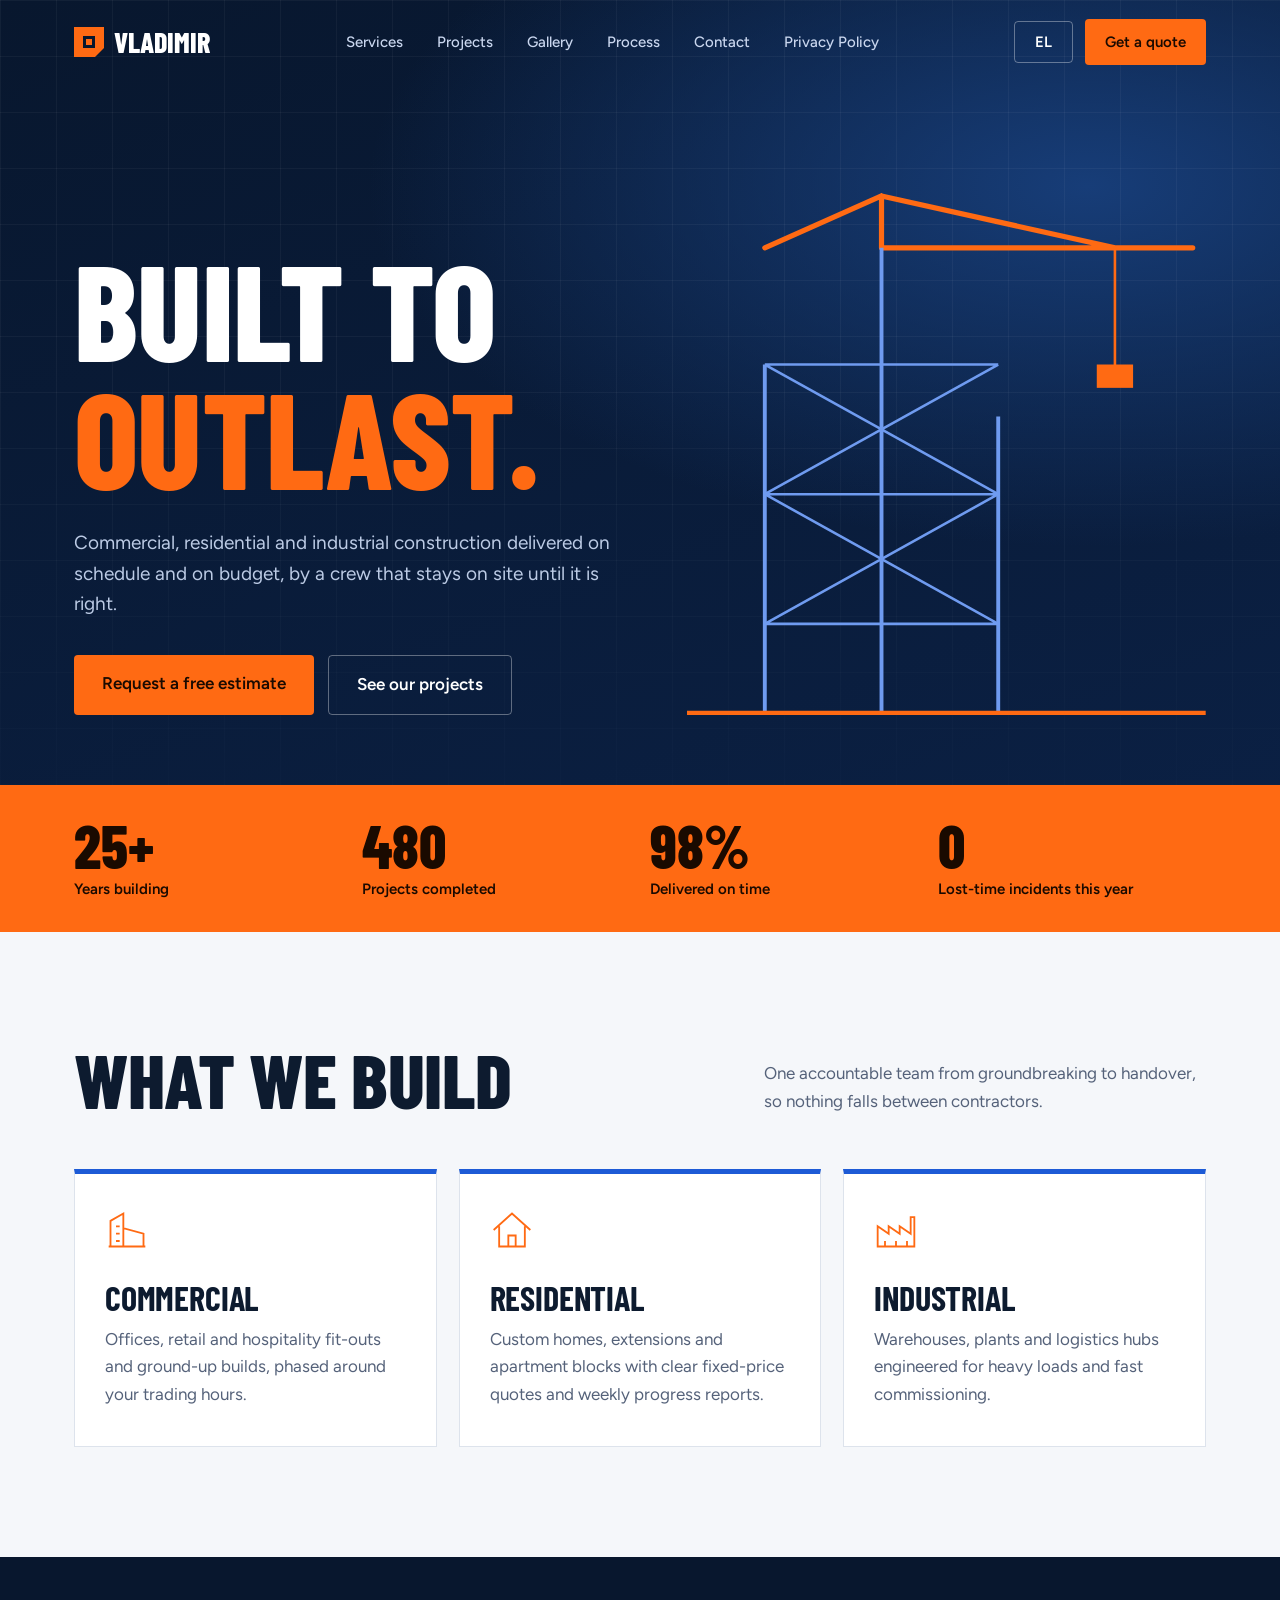
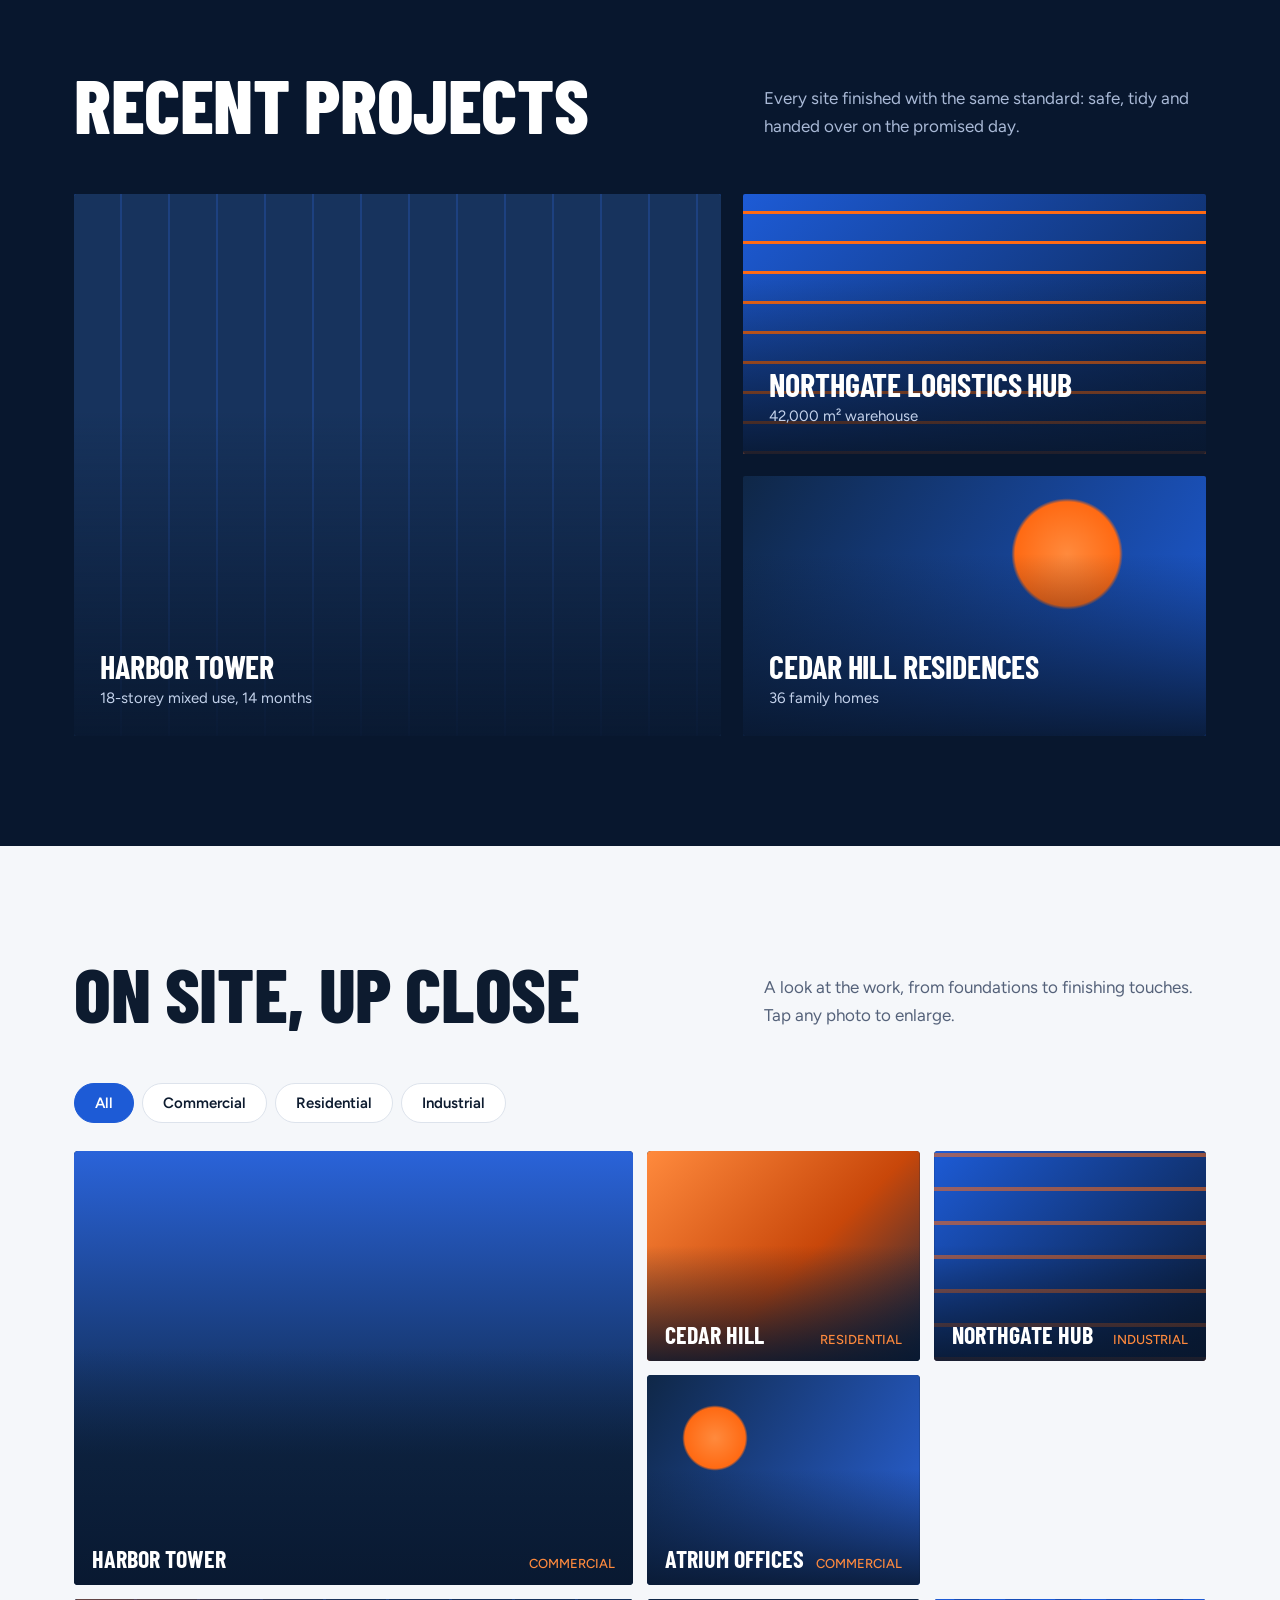
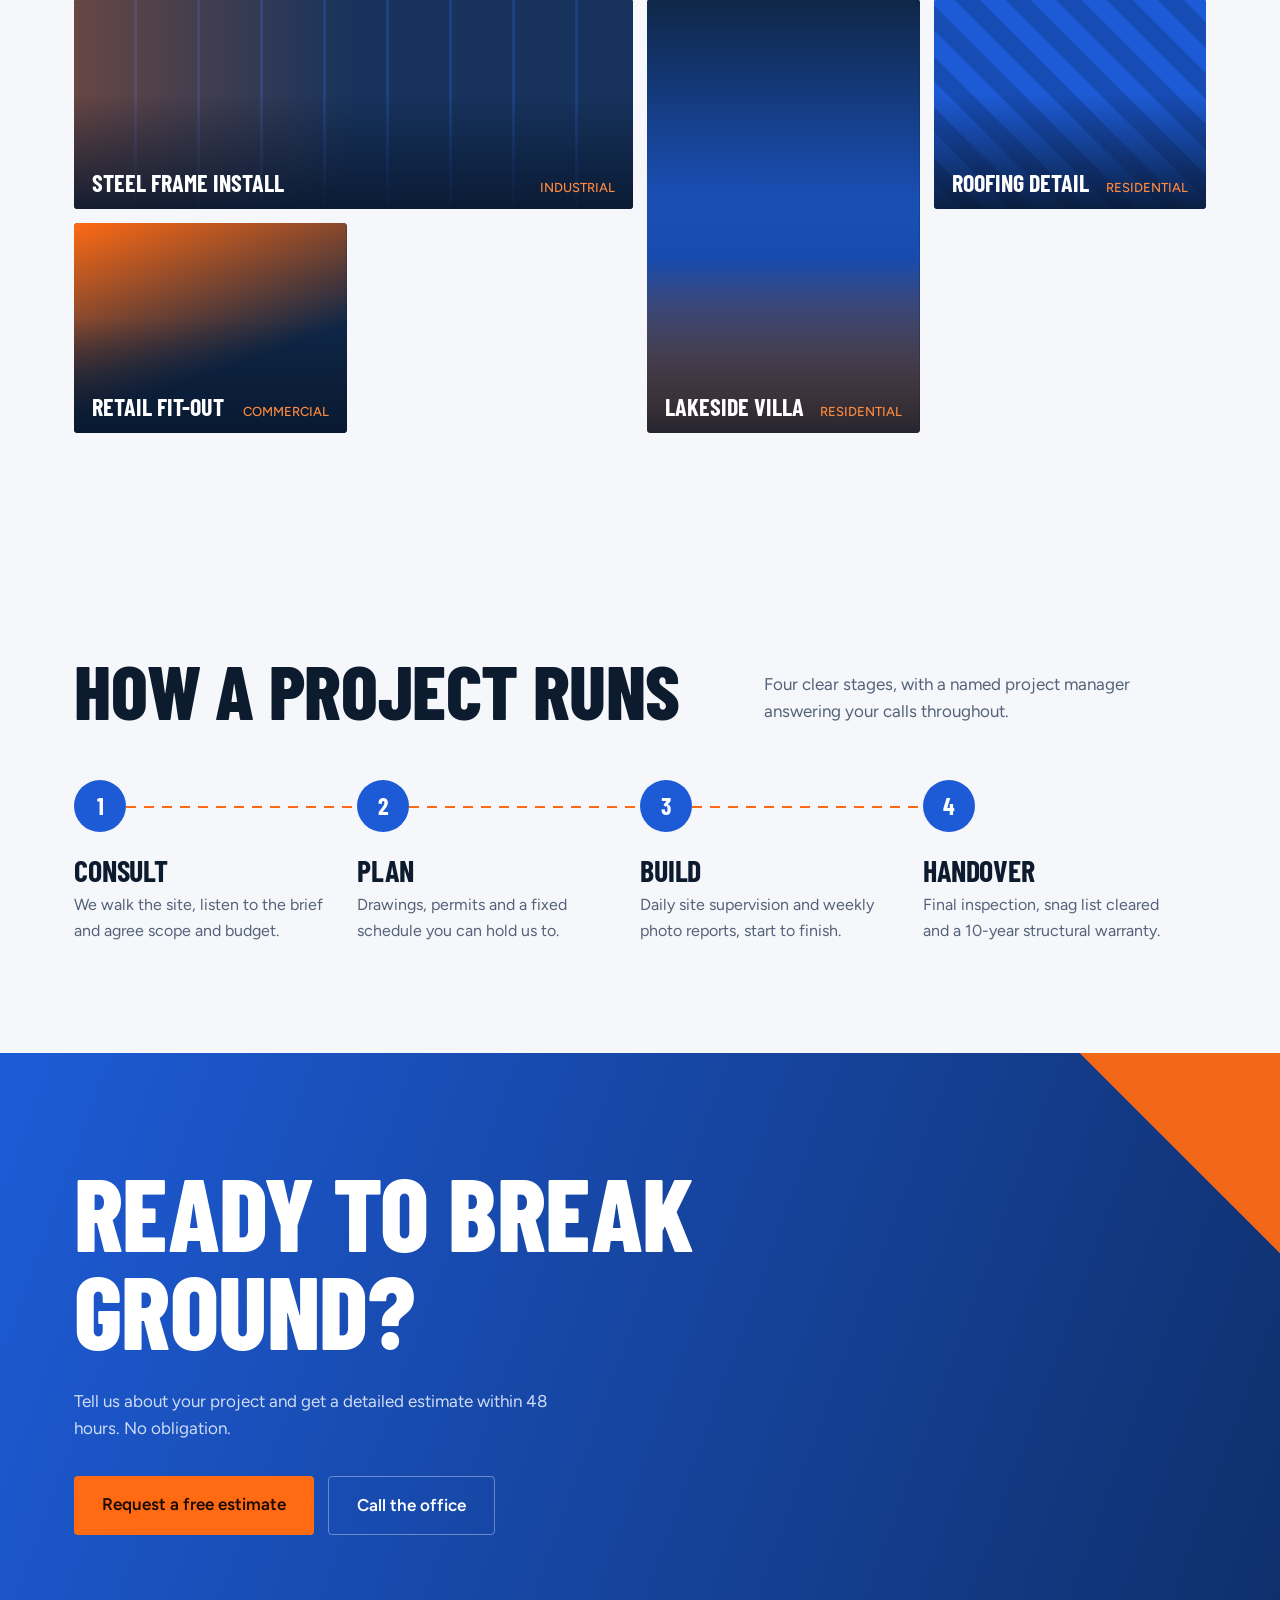
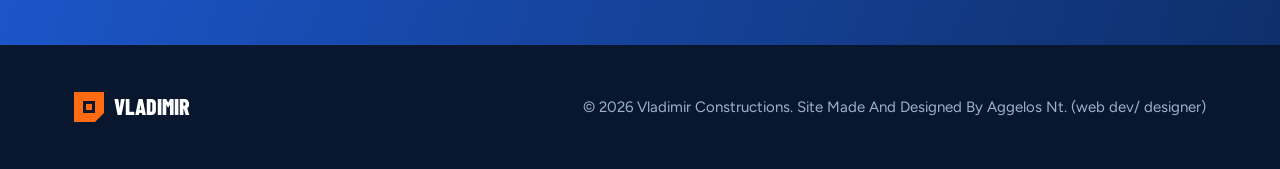
==== index.html @ bf542e41 "Add files via upload" ====
<!DOCTYPE html>
<html lang="en">
<head>
<meta charset="utf-8">
<meta name="viewport" content="width=device-width, initial-scale=1, viewport-fit=cover">
<title>Vladimir Constructions | Built to Outlast</title>
<link rel="preconnect" href="https://fonts.googleapis.com">
<link href="https://fonts.googleapis.com/css2?family=Barlow+Condensed:wght@600;700;800&family=Figtree:wght@400;500;600&display=swap" rel="stylesheet">
<link rel="stylesheet" href="style.css">
</head>
<body class="lang-en">

<nav><div class="wrap">
  <a href="#" class="logo"><i></i>VLADIMIR</a>
  <div class="links" id="primary-nav-links">
    <a href="#services"><span class="en">Services</span><span class="el">Υπηρεσίες</span></a>
    <a href="#projects"><span class="en">Projects</span><span class="el">Έργα</span></a>
    <a href="#gallery"><span class="en">Gallery</span><span class="el">Συλλογή</span></a>
    <a href="#process"><span class="en">Process</span><span class="el">Διαδικασία</span></a>
    <a href="#contact"><span class="en">Contact</span><span class="el">Επικοινωνία</span></a>
    <a href="privacy.html"><span class="en">Privacy Policy</span><span class="el">Πολιτική Απορρήτου</span></a>
  </div>
  <div class="nav-actions">
    <button id="langToggle" class="btn ghost lang-btn" aria-label="Toggle language">EL</button>
    <a href="#contact" class="btn"><span class="en">Get a quote</span><span class="el">Λήψη προσφοράς</span></a>
    <button id="menuToggle" class="menu-toggle" type="button" aria-label="Open navigation menu" aria-expanded="false" aria-controls="primary-nav-links">
      <span></span><span></span><span></span>
    </button>
  </div>
</div></nav>

<header class="hero">
  <div class="wrap">
    <div>
      <h1>
        <span class="en">Built to <span>outlast.</span></span>
        <span class="el">Κατασκευασμένα για να <span>αντέχουν.</span></span>
      </h1>
      <p>
        <span class="en">Commercial, residential and industrial construction delivered on schedule and on budget, by a crew that stays on site until it is right.</span>
        <span class="el">Εμπορικές, οικιστικές και βιομηχανικές κατασκευές που παραδίδονται εντός χρονοδιαγράμματος και προϋπολογισμού, από ένα συνεργείο που παραμένει στο έργο μέχρι να γίνει σωστά.</span>
      </p>
      <div class="cta">
        <a href="#contact" class="btn"><span class="en">Request a free estimate</span><span class="el">Ζητήστε δωρεάν εκτίμηση</span></a>
        <a href="#projects" class="btn ghost"><span class="en">See our projects</span><span class="el">Δείτε τα έργα μας</span></a>
      </div>
    </div>
    <svg class="frame" viewBox="0 0 400 420" fill="none" aria-hidden="true">
      <g class="crane" stroke="#ff6a13" stroke-width="4" stroke-linecap="round">
        <path class="beam" pathLength="1" d="M150 60H390M150 20V60M150 20L60 60M150 20L330 60"/>
        <path class="beam b2" pathLength="1" d="M330 60V150" stroke-width="2"/>
        <rect x="316" y="150" width="28" height="18" fill="#ff6a13" stroke="none"/>
      </g>
      <g stroke="#6f9bf0" stroke-width="3">
        <path class="beam b2" pathLength="1" d="M150 60V420M60 420V150M240 420V190"/>
        <path class="beam b3" pathLength="1" d="M60 150H240M60 250H240M60 350H240M60 150L240 250M240 150L60 250M60 250L240 350M240 250L60 350" stroke-width="2"/>
      </g>
      <path d="M0 419H400" stroke="#ff6a13" stroke-width="4"/>
    </svg>
  </div>
  <div class="stats"><div class="wrap">
    <div><b>25+</b><span class="en">Years building</span><span class="el">Χρόνια κατασκευών</span></div>
    <div><b>480</b><span class="en">Projects completed</span><span class="el">Ολοκληρωμένα έργα</span></div>
    <div><b>98%</b><span class="en">Delivered on time</span><span class="el">Παράδοση στην ώρα τους</span></div>
    <div><b>0</b><span class="en">Lost-time incidents this year</span><span class="el">Ατυχήματα με απώλεια χρόνου φέτος</span></div>
  </div></div>
</header>

<section id="services"><div class="wrap">
  <div class="head">
    <h2><span class="en">What we build</span><span class="el">Τι κατασκευάζουμε</span></h2>
    <p>
      <span class="en">One accountable team from groundbreaking to handover, so nothing falls between contractors.</span>
      <span class="el">Μια υπεύθυνη ομάδα από την έναρξη έως την παράδοση, ώστε τίποτα να μην ξεφεύγει μεταξύ των εργολάβων.</span>
    </p>
  </div>
  <div class="grid3">
    <article class="svc">
      <svg viewBox="0 0 48 48"><path d="M6 42V14l14-8v36M20 42V22l22 6v14M4 42h40M12 20h4M12 28h4M12 36h4"/></svg>
      <h3><span class="en">Commercial</span><span class="el">Εμπορικά</span></h3>
      <p>
        <span class="en">Offices, retail and hospitality fit-outs and ground-up builds, phased around your trading hours.</span>
        <span class="el">Γραφεία, καταστήματα και χώροι φιλοξενίας, κατασκευές από το μηδέν ή ανακαινίσεις, προσαρμοσμένες στο ωράριο λειτουργίας σας.</span>
      </p>
    </article>
    <article class="svc">
      <svg viewBox="0 0 48 48"><path d="M4 24L24 6l20 18M10 20v22h28V20M20 42V30h8v12"/></svg>
      <h3><span class="en">Residential</span><span class="el">Οικιστικά</span></h3>
      <p>
        <span class="en">Custom homes, extensions and apartment blocks with clear fixed-price quotes and weekly progress reports.</span>
        <span class="el">Προσαρμοσμένες κατοικίες, επεκτάσεις και πολυκατοικίες με σαφείς προσφορές σταθερής τιμής και εβδομαδιαίες αναφορές προόδου.</span>
      </p>
    </article>
    <article class="svc">
      <svg viewBox="0 0 48 48"><path d="M4 42V20l12 8V20l12 8V20l12 8V10h4v32zM12 42v-6M24 42v-6M36 42v-6"/></svg>
      <h3><span class="en">Industrial</span><span class="el">Βιομηχανικά</span></h3>
      <p>
        <span class="en">Warehouses, plants and logistics hubs engineered for heavy loads and fast commissioning.</span>
        <span class="el">Αποθήκες, εργοστάσια και κόμβοι logistics σχεδιασμένοι για βαριά φορτία και γρήγορη έναρξη λειτουργίας.</span>
      </p>
    </article>
  </div>
</div></section>

<section class="work" id="projects"><div class="wrap">
  <div class="head">
    <h2><span class="en">Recent projects</span><span class="el">Πρόσφατα έργα</span></h2>
    <p>
      <span class="en">Every site finished with the same standard: safe, tidy and handed over on the promised day.</span>
      <span class="el">Κάθε έργο ολοκληρώνεται με τα ίδια πρότυπα: ασφαλές, καθαρό και παραδομένο την υποσχεμένη ημέρα.</span>
    </p>
  </div>
  <div class="proj">
    <a class="p a" href="#contact"><div>
      <h3><span class="en">Harbor Tower</span><span class="el">Πύργος Harbor</span></h3>
      <small><span class="en">18-storey mixed use, 14 months</span><span class="el">18-ώροφο κτίριο μικτής χρήσης, 14 μήνες</span></small>
    </div></a>
    <a class="p b" href="#contact"><div>
      <h3><span class="en">Northgate Logistics Hub</span><span class="el">Κόμβος Logistics Northgate</span></h3>
      <small><span class="en">42,000 m² warehouse</span><span class="el">Αποθήκη 42.000 m²</span></small>
    </div></a>
    <a class="p c" href="#contact"><div>
      <h3><span class="en">Cedar Hill Residences</span><span class="el">Κατοικίες Cedar Hill</span></h3>
      <small><span class="en">36 family homes</span><span class="el">36 οικογενειακές κατοικίες</span></small>
    </div></a>
  </div>
</div></section>

<section id="gallery"><div class="wrap">
  <div class="head">
    <h2><span class="en">On site, up close</span><span class="el">Στο εργοτάξιο, από κοντά</span></h2>
    <p>
      <span class="en">A look at the work, from foundations to finishing touches. Tap any photo to enlarge.</span>
      <span class="el">Μια ματιά στη δουλειά μας, από τα θεμέλια έως τις τελικές πινελιές. Πατήστε οποιαδήποτε φωτογραφία για μεγέθυνση.</span>
    </p>
  </div>
  <div class="tabs" role="group" aria-label="Filter photos">
    <button class="tab" data-f="all" aria-pressed="true"><span class="en">All</span><span class="el">Όλα</span></button>
    <button class="tab" data-f="commercial" aria-pressed="false"><span class="en">Commercial</span><span class="el">Εμπορικά</span></button>
    <button class="tab" data-f="residential" aria-pressed="false"><span class="en">Residential</span><span class="el">Οικιστικά</span></button>
    <button class="tab" data-f="industrial" aria-pressed="false"><span class="en">Industrial</span><span class="el">Βιομηχανικά</span></button>
  </div>
  <div class="gal" id="gal">
    <button class="shot w t" data-c="commercial"><div class="img" style="background-image:linear-gradient(180deg,#2a63d9,#0f2747 70%),repeating-linear-gradient(90deg,transparent 0 40px,rgba(255,255,255,.12) 40px 42px)"></div>
      <div class="shot-title"><span class="en">Harbor Tower <em>Commercial</em></span><span class="el">Πύργος Harbor <em>Εμπορικό</em></span></div>
    </button>
    <button class="shot" data-c="residential"><div class="img" style="background-image:linear-gradient(135deg,#ff8a3d,#c8470a 55%,#0f2747)"></div>
      <div class="shot-title"><span class="en">Cedar Hill <em>Residential</em></span><span class="el">Cedar Hill <em>Οικιστικό</em></span></div>
    </button>
    <button class="shot" data-c="industrial"><div class="img" style="background-image:repeating-linear-gradient(0deg,rgba(255,106,19,.55) 0 4px,transparent 4px 34px),linear-gradient(135deg,#1d5bd6,#08172e)"></div>
      <div class="shot-title"><span class="en">Northgate Hub <em>Industrial</em></span><span class="el">Κόμβος Northgate <em>Βιομηχανικό</em></span></div>
    </button>
    <button class="shot" data-c="commercial"><div class="img" style="background-image:radial-gradient(circle at 25% 30%,#ff8a3d 0,#ff6a13 12%,transparent 13%),linear-gradient(120deg,#0f2747,#2a63d9)"></div>
      <div class="shot-title"><span class="en">Atrium Offices <em>Commercial</em></span><span class="el">Γραφεία Atrium <em>Εμπορικό</em></span></div>
    </button>
    <button class="shot w" data-c="industrial"><div class="img" style="background-image:linear-gradient(90deg,rgba(255,106,19,.35),transparent 50%),repeating-linear-gradient(90deg,#17335d 0 60px,#1d4180 60px 63px),linear-gradient(#0f2747,#08172e)"></div>
      <div class="shot-title"><span class="en">Steel Frame Install <em>Industrial</em></span><span class="el">Εγκατάσταση Πλαισίου <em>Βιομηχανικό</em></span></div>
    </button>
    <button class="shot t" data-c="residential"><div class="img" style="background-image:linear-gradient(180deg,#0f2747,#1d5bd6 60%,#ff8a3d)"></div>
      <div class="shot-title"><span class="en">Lakeside Villa <em>Residential</em></span><span class="el">Βίλα Lakeside <em>Οικιστικό</em></span></div>
    </button>
    <button class="shot" data-c="residential"><div class="img" style="background-image:repeating-linear-gradient(45deg,#1d5bd6 0 18px,#174cb5 18px 36px),linear-gradient(#1d5bd6,#08172e)"></div>
      <div class="shot-title"><span class="en">Roofing Detail <em>Residential</em></span><span class="el">Λεπτομέρεια Στέγης <em>Οικιστικό</em></span></div>
    </button>
    <button class="shot" data-c="commercial"><div class="img" style="background-image:linear-gradient(160deg,#ff6a13,#0f2747 65%)"></div>
      <div class="shot-title"><span class="en">Retail Fit-out <em>Commercial</em></span><span class="el">Διαμόρφωση Καταστήματος <em>Εμπορικό</em></span></div>
    </button>
  </div>
</div></section>

<dialog class="lb" id="lb" aria-label="Photo viewer">
  <div class="big" id="lbImg"></div>
  <div class="cap">
    <b id="lbCap"></b>
    <div class="nav">
      <button id="prev" aria-label="Previous photo"><span class="en">Prev</span><span class="el">Προηγ.</span></button>
      <button id="next" aria-label="Next photo"><span class="en">Next</span><span class="el">Επόμ.</span></button>
      <button id="close"><span class="en">Close</span><span class="el">Κλείσιμο</span></button>
    </div>
  </div>
</dialog>

<section id="process"><div class="wrap">
  <div class="head">
    <h2><span class="en">How a project runs</span><span class="el">Πώς εξελίσσεται ένα έργο</span></h2>
    <p>
      <span class="en">Four clear stages, with a named project manager answering your calls throughout.</span>
      <span class="el">Τέσσερα ξεκάθαρα στάδια, με έναν αποκλειστικό διαχειριστή έργου να απαντά στις κλήσεις σας καθ' όλη τη διάρκεια.</span>
    </p>
  </div>
  <div class="steps">
    <div class="step">
      <h3><span class="en">Consult</span><span class="el">Συμβουλευτική</span></h3>
      <p>
        <span class="en">We walk the site, listen to the brief and agree scope and budget.</span>
        <span class="el">Επιθεωρούμε τον χώρο, ακούμε τις ανάγκες σας και συμφωνούμε στο εύρος και τον προϋπολογισμό.</span>
      </p>
    </div>
    <div class="step">
      <h3><span class="en">Plan</span><span class="el">Σχεδιασμός</span></h3>
      <p>
        <span class="en">Drawings, permits and a fixed schedule you can hold us to.</span>
        <span class="el">Σχέδια, άδειες και ένα σταθερό χρονοδιάγραμμα στο οποίο δεσμευόμαστε.</span>
      </p>
    </div>
    <div class="step">
      <h3><span class="en">Build</span><span class="el">Κατασκευή</span></h3>
      <p>
        <span class="en">Daily site supervision and weekly photo reports, start to finish.</span>
        <span class="el">Καθημερινή επίβλεψη του εργοταξίου και εβδομαδιαίες φωτογραφικές αναφορές, από την αρχή μέχρι το τέλος.</span>
      </p>
    </div>
    <div class="step">
      <h3><span class="en">Handover</span><span class="el">Παράδοση</span></h3>
      <p>
        <span class="en">Final inspection, snag list cleared and a 10-year structural warranty.</span>
        <span class="el">Τελική επιθεώρηση, διόρθωση τυχόν εκκρεμοτήτων και 10ετής δομική εγγύηση.</span>
      </p>
    </div>
  </div>
</div></section>

<section class="final" id="contact"><div class="wrap">
  <h2><span class="en">Ready to break ground?</span><span class="el">Έτοιμοι να ξεκινήσουμε;</span></h2>
  <p>
    <span class="en">Tell us about your project and get a detailed estimate within 48 hours. No obligation.</span>
    <span class="el">Μιλήστε μας για το έργο σας και λάβετε μια λεπτομερή εκτίμηση εντός 48 ωρών. Χωρίς καμία δέσμευση.</span>
  </p>
  <div class="cta">
    <a class="btn" href="mailto:hello@vladimirconstructions.com"><span class="en">Request a free estimate</span><span class="el">Ζητήστε δωρεάν εκτίμηση</span></a>
    <a class="btn ghost" href="tel:+3000000000"><span class="en">Call the office</span><span class="el">Καλέστε το γραφείο</span></a>
  </div>
</div></section>

<footer><div class="wrap">
  <a href="#" class="logo" style="font-size:22px"><i></i>VLADIMIR</a>
  <span>
    <span class="en">© 2026 Vladimir Constructions. Site Made And Designed By <a href="https://www.aggelosnt.win" target="_blank" rel="noopener noreferrer">Aggelos Nt. (web dev/ designer) </a></span>
    <span class="el">© 2026 Vladimir Constructions. Η ιστοσελίδα φτιαγμένη και σχεδιασμένη από <a href="https://www.aggelosnt.win" target="_blank" rel="noopener noreferrer">Aggelos Nt. (προγραμματιστής/ σχεδιαστής) </a></span>
  </span>
</div></footer>

<script src="main.js"></script>
</body>
</html>
---- style.css ----
:root{
  --navy:#08172e;--navy2:#0f2747;--blue:#1d5bd6;--orange:#ff6a13;--orange2:#ff8a3d;
  --bg:#f5f7fa;--card:#fff;--ink:#0d1b2f;--muted:#55627a;--line:#dde3ec;
  --hd:"Barlow Condensed","Arial Narrow",Impact,sans-serif;--bd:"Figtree",system-ui,sans-serif;
  box-sizing:border-box;padding-top:env(safe-area-inset-top,0px);padding-bottom:env(safe-area-inset-bottom,0px)
}
@media (prefers-color-scheme:dark){:root:not([data-theme="light"]){--bg:#0a1424;--card:#10213b;--ink:#eef2f9;--muted:#a5b2c8;--line:#1f3355}}
:root[data-theme="dark"]{--bg:#0a1424;--card:#10213b;--ink:#eef2f9;--muted:#a5b2c8;--line:#1f3355}
html{scroll-padding-top:env(safe-area-inset-top,0px);scroll-behavior:smooth}
*,*::before,*::after{box-sizing:border-box}
body{margin:0;background:var(--bg);color:var(--ink);font:400 17px/1.6 var(--bd)}
a{color:inherit;text-decoration:none}
:focus-visible{outline:3px solid var(--orange);outline-offset:3px}
.wrap{max-width:1180px;margin:0 auto;padding:0 24px}
h1,h2,h3{font-family:var(--hd);line-height:.95;margin:0;letter-spacing:-.005em}

/* Language Toggle Logic */
body.lang-en .el { display: none !important; }
body.lang-el .en { display: none !important; }
.nav-actions { display: flex; align-items: center; gap: 12px; }
.lang-btn { cursor: pointer; min-width: 48px; text-align: center; border-radius: 4px; border: 1.5px solid rgba(255,255,255,0.35); background: transparent; color: #fff; font-weight: 600; font-family: var(--bd); padding: 10px 14px; transition: background .2s; }
.lang-btn:hover { background: rgba(255,255,255,.06); }

/* nav */
nav{position:absolute;top:env(safe-area-inset-top,0px);left:0;right:0;z-index:5}
nav .wrap{display:flex;align-items:center;justify-content:space-between;height:84px;position:relative}
.logo{font-family:var(--hd);font-weight:800;font-size:28px;color:#fff;display:flex;align-items:center;gap:10px}
.logo i{width:30px;height:30px;background:var(--orange);display:grid;place-items:center;clip-path:polygon(0 0,100% 0,100% 70%,70% 100%,0 100%)}
.logo i::after{content:"";width:12px;height:12px;border:3px solid var(--navy)}
.links{display:flex;gap:34px;color:#c9d6ee;font-weight:500;font-size:15px}
.links a:hover{color:#fff}
.menu-toggle{display:none}
.btn{display:inline-block;font-weight:600;padding:15px 28px;border-radius:4px;background:var(--orange);color:#1a0a00;transition:background .2s,transform .2s}
.btn:hover{background:var(--orange2);transform:translateY(-2px)}
.btn.ghost{background:transparent;color:#fff;border:1.5px solid rgba(255,255,255,.35)}
.btn.ghost:hover{border-color:#fff;background:rgba(255,255,255,.06)}
nav .btn{padding:11px 20px;font-size:15px}

/* hero */
.hero{position:relative;background:radial-gradient(1200px 600px at 85% 20%,#173d78 0,transparent 60%),linear-gradient(160deg,var(--navy),#0b2146);color:#fff;overflow:hidden;padding:170px 0 0}
.hero::before{content:"";position:absolute;inset:0;background-image:linear-gradient(rgba(255,255,255,.045) 1px,transparent 1px),linear-gradient(90deg,rgba(255,255,255,.045) 1px,transparent 1px);background-size:56px 56px;mask-image:linear-gradient(#000 40%,transparent)}
.hero .wrap{position:relative;display:grid;grid-template-columns:1.05fr .95fr;gap:40px;align-items:end}
.hero h1{font-size:clamp(64px,10.5vw,148px);font-weight:800;text-transform:uppercase;color:#fff}
.hero h1>span{display:block}
.hero h1>.en>span,.hero h1>.el>span{color:var(--orange)}
.hero p{max-width:30em;color:#bccbe5;font-size:19px;margin:28px 0 36px}
.cta{display:flex;gap:14px;flex-wrap:wrap}
.frame{width:100%;height:auto;display:block;align-self:end}
.beam{stroke-dasharray:1;stroke-dashoffset:1;animation:draw 2.4s .2s cubic-bezier(.6,0,.2,1) forwards}
.beam.b2{animation-delay:.9s}.beam.b3{animation-delay:1.5s}
@keyframes draw{to{stroke-dashoffset:0}}
.crane{transform-origin:150px 60px;animation:sway 7s ease-in-out infinite alternate}
@keyframes sway{to{transform:rotate(2.2deg)}}
@media (prefers-reduced-motion:reduce){.beam{animation:none;stroke-dashoffset:0}.crane{animation:none}.btn{transition:none}}

.stats{position:relative;margin-top:70px;background:var(--orange);color:#1a0a00}
.stats .wrap{display:grid;grid-template-columns:repeat(4,1fr);gap:20px;padding-top:30px;padding-bottom:30px}
.stats b{display:block;font:800 clamp(38px,5vw,60px)/1 var(--hd)}
.stats span{font-weight:600;font-size:15px}

/* sections */
section{padding:110px 0}
.head{display:flex;justify-content:space-between;align-items:end;gap:30px;flex-wrap:wrap;margin-bottom:54px}
.head h2{font-size:clamp(44px,6vw,80px);font-weight:800;text-transform:uppercase;max-width:11em}
.head p{max-width:26em;color:var(--muted);margin:0}
.grid3{display:grid;grid-template-columns:repeat(3,1fr);gap:22px}
.svc{background:var(--card);border:1px solid var(--line);border-top:5px solid var(--blue);padding:34px 30px 38px;transition:border-color .25s,transform .25s}
.svc:hover{border-top-color:var(--orange);transform:translateY(-6px)}
.svc svg{width:44px;height:44px;margin-bottom:22px;stroke:var(--orange);fill:none;stroke-width:2}
.svc h3{font-size:34px;font-weight:700;text-transform:uppercase;margin-bottom:12px}
.svc p{margin:0;color:var(--muted)}

/* projects */
.work{background:var(--navy);color:#fff}
.work .head p{color:#a9b9d6}
.proj{display:grid;grid-template-columns:1.4fr 1fr;grid-template-rows:260px 260px;gap:22px}
.p{position:relative;display:flex;align-items:flex-end;padding:26px;overflow:hidden;border-radius:2px;isolation:isolate}
.p::before{content:"";position:absolute;inset:0;z-index:-1;transition:transform .6s}
.p:hover::before{transform:scale(1.06)}
.p.a{grid-row:span 2}
.p.a::before{background:linear-gradient(180deg,transparent 40%,rgba(8,23,46,.92)),repeating-linear-gradient(90deg,#17335d 0 46px,#1d4180 46px 48px),linear-gradient(#1d5bd6,#0f2747)}
.p.b::before{background:linear-gradient(180deg,transparent 30%,rgba(8,23,46,.9)),repeating-linear-gradient(0deg,#ff6a13 0 3px,transparent 3px 30px),linear-gradient(135deg,#1d5bd6,#0b2146)}
.p.c::before{background:linear-gradient(180deg,transparent 30%,rgba(8,23,46,.9)),radial-gradient(circle at 70% 30%,#ff8a3d 0,#ff6a13 14%,transparent 15%),linear-gradient(120deg,#0f2747,#1d5bd6)}
.p h3{font-size:32px;text-transform:uppercase;font-weight:700}
.p small{display:block;color:#c3d1ea;font-size:15px;margin-top:4px}

/* gallery */
.tabs{display:flex;gap:8px;flex-wrap:wrap;margin-bottom:28px}
.tab{font:600 15px var(--bd);padding:10px 20px;border-radius:99px;border:1.5px solid var(--line);background:var(--card);color:var(--ink);cursor:pointer;transition:background .2s,border-color .2s}
.tab:hover{border-color:var(--blue)}
.tab[aria-pressed="true"]{background:var(--blue);border-color:var(--blue);color:#fff}
.gal{display:grid;grid-template-columns:repeat(4,1fr);grid-auto-rows:210px;gap:14px}
.shot{position:relative;border:0;padding:0;cursor:zoom-in;overflow:hidden;border-radius:4px;background:var(--navy2);text-align:left;color:#fff;isolation:isolate}
.shot.w{grid-column:span 2}.shot.t{grid-row:span 2}
.shot[hidden]{display:none}
.shot .img{position:absolute;inset:0;background-size:cover;background-position:center;transition:transform .6s;z-index:-1}
.shot:hover .img{transform:scale(1.07)}
.shot::after{content:"";position:absolute;inset:0;background:linear-gradient(180deg,transparent 45%,rgba(8,23,46,.88));z-index:-1}
.shot .shot-title{position:absolute;left:18px;bottom:14px;right:18px;font:700 24px/1 var(--hd);text-transform:uppercase;display:flex;justify-content:space-between;align-items:end;gap:10px}
.shot .shot-title .en, .shot .shot-title .el { display:flex; justify-content:space-between; align-items:end; gap:10px; width:100%; }
.shot em{font:500 13px var(--bd);color:var(--orange2);font-style:normal;white-space:nowrap}
dialog.lb{border:0;padding:0;background:transparent;max-width:min(1100px,94vw);width:100%;margin:auto}
dialog.lb::backdrop{background:rgba(5,12,24,.88)}
.lb .big{aspect-ratio:16/10;background-size:cover;background-position:center;border-radius:4px}
.lb .cap{display:flex;justify-content:space-between;align-items:center;color:#fff;padding:14px 4px;gap:16px}
.lb .cap b{font:700 28px var(--hd);text-transform:uppercase}
.lb button{font:600 15px var(--bd);padding:10px 18px;border-radius:4px;border:0;cursor:pointer;background:var(--orange);color:#1a0a00}
.lb .nav{display:flex;gap:8px}
.lb .nav button{background:rgba(255,255,255,.12);color:#fff}
.lb .nav button:hover{background:rgba(255,255,255,.22)}

/* process */
.steps{display:grid;grid-template-columns:repeat(4,1fr);gap:0;counter-reset:s;position:relative}
.step{padding:0 28px 0 0;position:relative}
.step::before{counter-increment:s;content:counter(s);display:grid;place-items:center;width:52px;height:52px;border-radius:50%;background:var(--blue);color:#fff;font:700 24px var(--hd);margin-bottom:24px;position:relative;z-index:1}
.step::after{content:"";position:absolute;top:26px;left:52px;right:0;height:2px;background:repeating-linear-gradient(90deg,var(--orange) 0 10px,transparent 10px 18px)}
.step:last-child::after{display:none}
.step h3{font-size:30px;text-transform:uppercase;font-weight:700;margin-bottom:8px}
.step p{margin:0;color:var(--muted);font-size:16px}

/* final cta */
.final{background:linear-gradient(110deg,var(--blue),#0f2f6b);color:#fff;position:relative;overflow:hidden}
.final::after{content:"";position:absolute;right:-80px;top:-80px;width:360px;height:360px;background:var(--orange);clip-path:polygon(100% 0,100% 100%,0 0);opacity:.95}
.final .wrap{position:relative;z-index:1}
.final h2{font-size:clamp(48px,8vw,108px);font-weight:800;text-transform:uppercase;max-width:9em;margin-bottom:30px}
.final p{max-width:30em;color:#cfdcf5;margin:0 0 34px}
footer{background:var(--navy);color:#9fb0cf;padding:44px 0;font-size:15px}
footer .wrap{display:flex;justify-content:space-between;flex-wrap:wrap;gap:20px;align-items:center}

@media (max-width:900px){
  nav .wrap{height:76px}
  .links{display:none}
  .links.is-open{display:flex;position:absolute;top:calc(100% - 2px);left:24px;right:24px;flex-direction:column;gap:0;padding:8px 16px;background:rgba(15,39,71,.98);border:1px solid rgba(255,255,255,.16);border-radius:8px;box-shadow:0 16px 34px rgba(0,0,0,.24)}
  .links.is-open a{padding:13px 4px;border-bottom:1px solid rgba(255,255,255,.1)}
  .links.is-open a:last-child{border-bottom:0}
  .menu-toggle{display:flex;width:44px;height:44px;flex-direction:column;align-items:center;justify-content:center;gap:5px;border:1.5px solid rgba(255,255,255,.35);border-radius:4px;background:transparent;color:#fff;cursor:pointer}
  .menu-toggle span{display:block;width:18px;height:2px;background:currentColor;transition:transform .2s,opacity .2s}
  .menu-toggle[aria-expanded="true"] span:first-child{transform:translateY(7px) rotate(45deg)}
  .menu-toggle[aria-expanded="true"] span:nth-child(2){opacity:0}
  .menu-toggle[aria-expanded="true"] span:last-child{transform:translateY(-7px) rotate(-45deg)}
  .nav-actions{gap:8px}
  .hero .wrap{grid-template-columns:1fr}
  .frame{max-width:440px;margin:0 auto}
  .stats .wrap{grid-template-columns:1fr 1fr}
  .grid3{grid-template-columns:1fr}
  .proj{grid-template-columns:1fr;grid-template-rows:none}
  .p{min-height:240px}.p.a{grid-row:auto;min-height:320px}
  .steps{grid-template-columns:1fr 1fr;row-gap:44px}
  .step:nth-child(2)::after{display:none}
  section{padding:80px 0}
  .gal{grid-template-columns:1fr 1fr;grid-auto-rows:170px}
  .shot.w{grid-column:span 2}
}
@media (max-width:520px){
  .wrap{padding-left:20px;padding-right:20px}
  nav .wrap{height:70px}
  .logo{font-size:24px;gap:8px}
  .logo i{width:25px;height:25px}
  .logo i::after{width:10px;height:10px;border-width:2px}
  nav .btn{padding:10px 12px;font-size:13px}
  .nav-actions>.btn:not(.lang-btn){display:none}
  .hero{padding-top:124px}
  .hero .wrap{gap:22px}
  .hero .wrap>div{min-width:0}
  .hero h1{font-size:clamp(54px,14.5vw,76px);line-height:.9;letter-spacing:-.025em}
  .hero h1{min-width:0;max-width:100%}
  .hero p{font-size:16px;line-height:1.55;margin:20px 0 24px}
  .cta{display:grid;grid-template-columns:1fr;gap:10px}
  .cta .btn{width:100%;text-align:center;padding:14px 16px}
  .frame{max-width:300px}
  .stats{margin-top:26px}
  .stats .wrap{gap:18px 12px;padding-top:22px;padding-bottom:22px}
  .stats b{font-size:40px}
  .stats span{font-size:13px;line-height:1.35;display:block}
  section{padding:64px 0}
  .head{align-items:flex-start;gap:16px;margin-bottom:30px}
  .head h2{font-size:clamp(40px,11vw,56px)}
  .head p{font-size:15px}
  .svc{padding:26px 22px 28px}
  .svc h3{font-size:30px}
  .proj{gap:14px}
  .p,.p.a{min-height:220px;padding:20px}
  .p h3{font-size:27px}
  .gal{grid-template-columns:1fr 1fr;grid-auto-rows:145px;gap:10px}
  .shot.w,.shot.t{grid-column:span 1;grid-row:span 1}
  .shot .shot-title{left:12px;right:12px;bottom:12px}
  .shot .shot-title .en,.shot .shot-title .el{font-size:18px;flex-direction:column;align-items:flex-start;gap:4px}
  .shot em{font-size:11px}
  .steps{grid-template-columns:1fr;row-gap:28px}
  .step{padding-right:0}
  .step::after{display:none}
  .step::before{margin-bottom:14px}
  .final::after{width:180px;height:180px;right:-60px;top:-45px}
  .final h2{font-size:clamp(44px,12vw,64px);margin-bottom:20px}
  .final p{font-size:15px;margin-bottom:24px}
  .lb .cap{align-items:flex-start;flex-direction:column}
  .lb .cap b{font-size:24px}
  .lb .nav{width:100%;flex-wrap:wrap}
  .lb .nav button{flex:1}
  footer .wrap{padding-left:20px;padding-right:20px}
  body.lang-el .hero h1{font-size:clamp(36px,11vw,58px)}
  body.lang-el .head h2{font-size:clamp(32px,9vw,48px)}
}
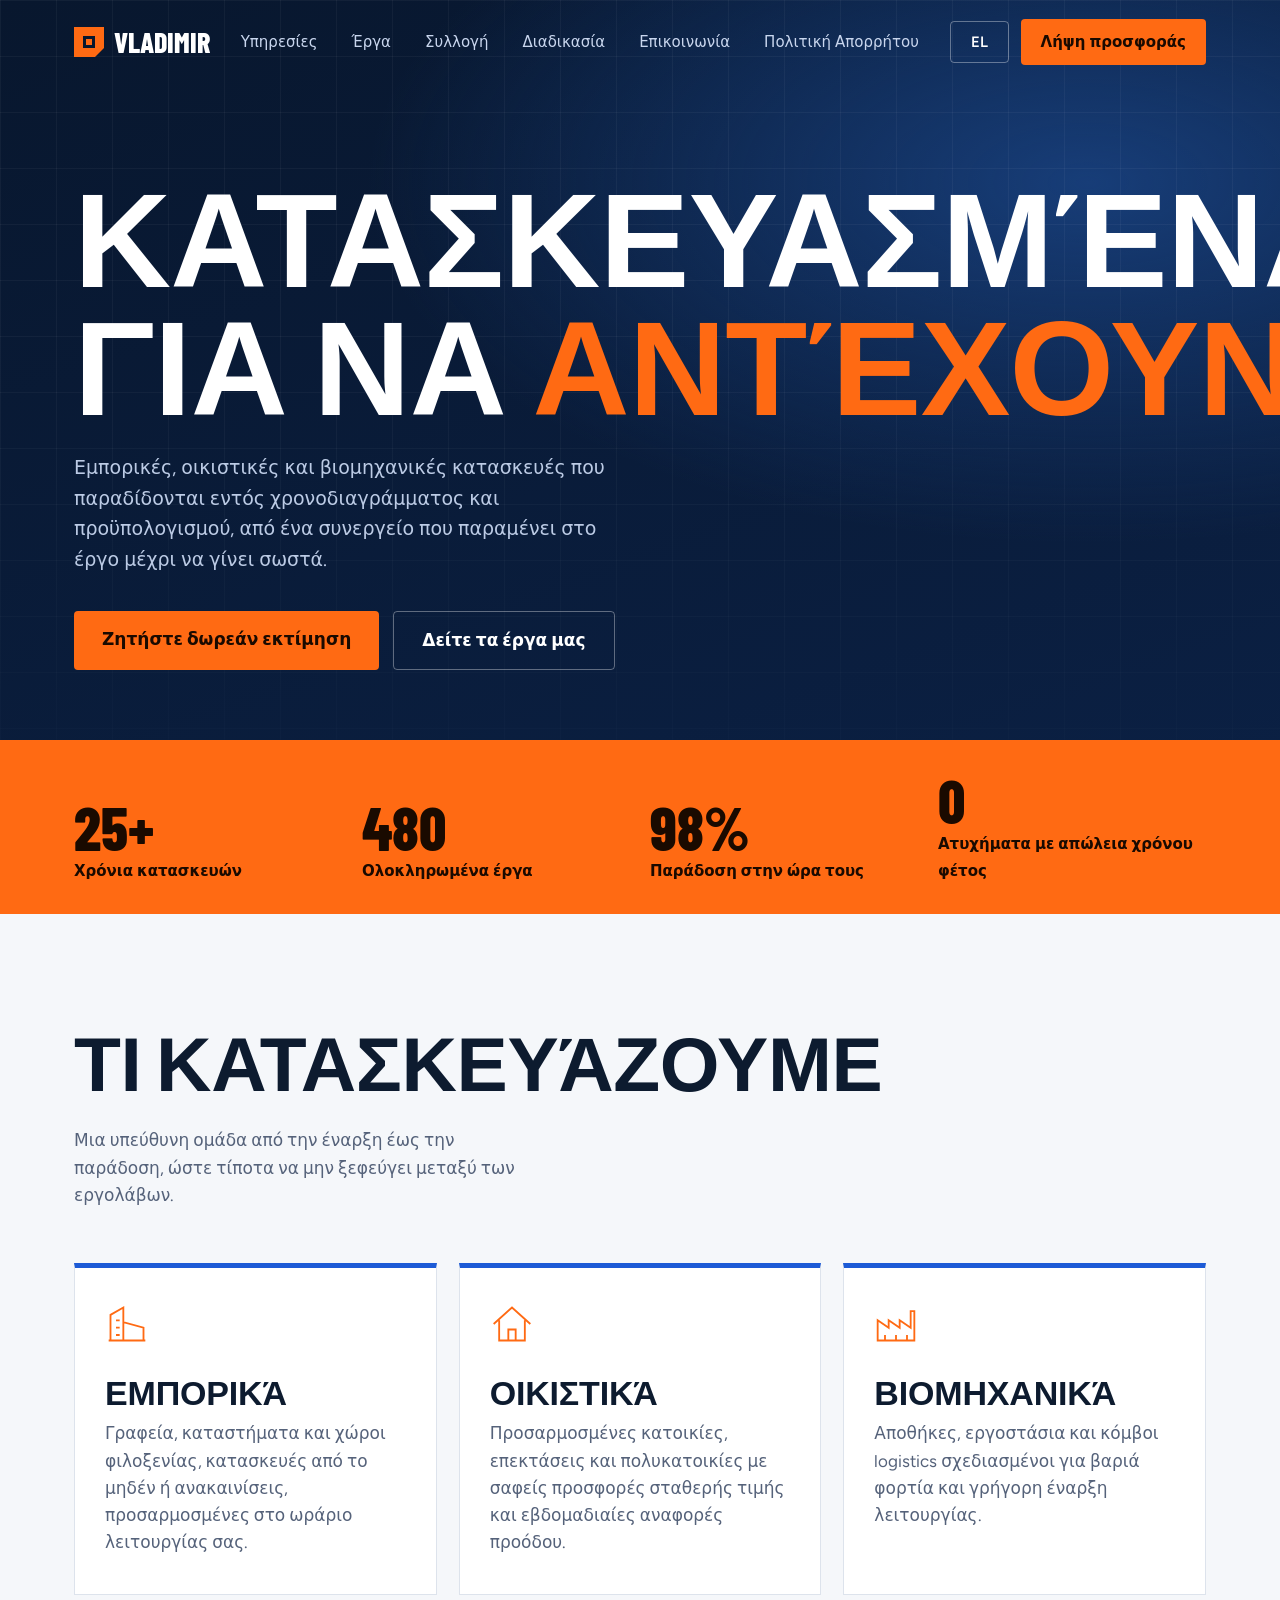
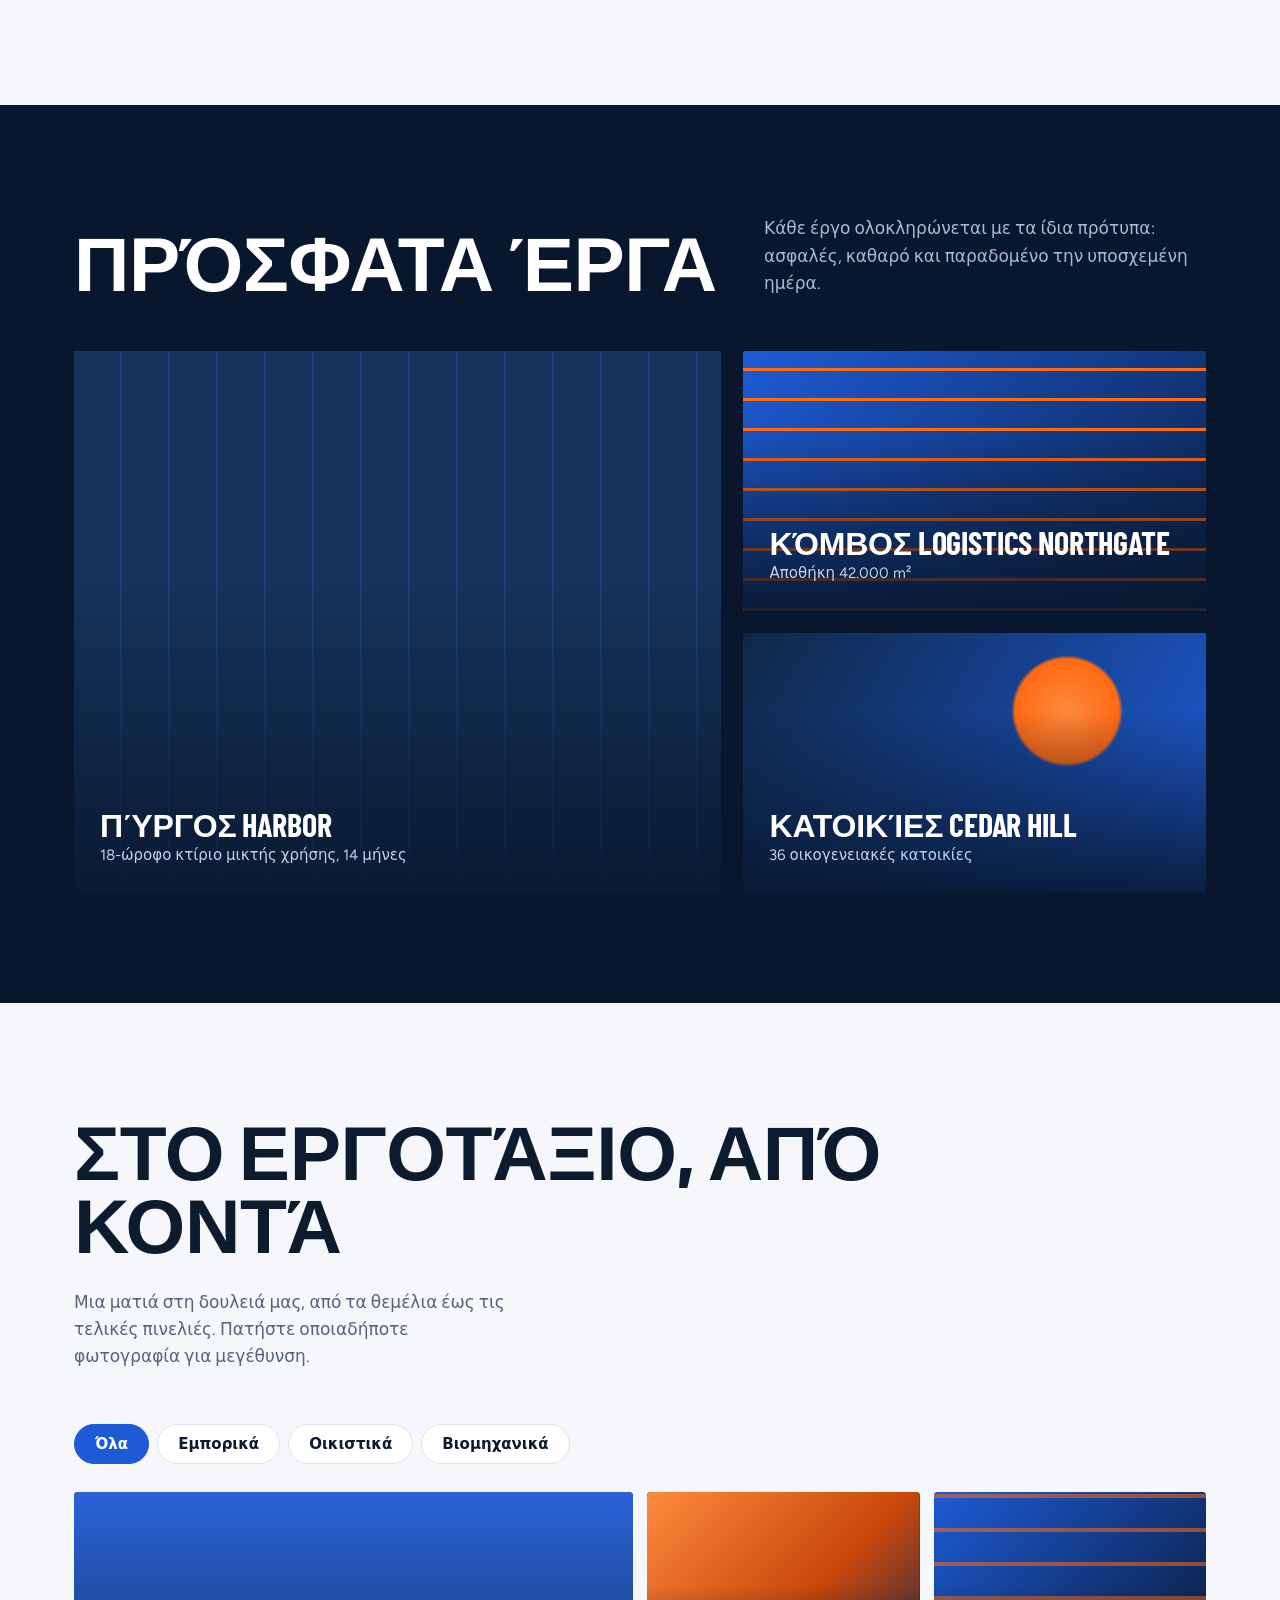
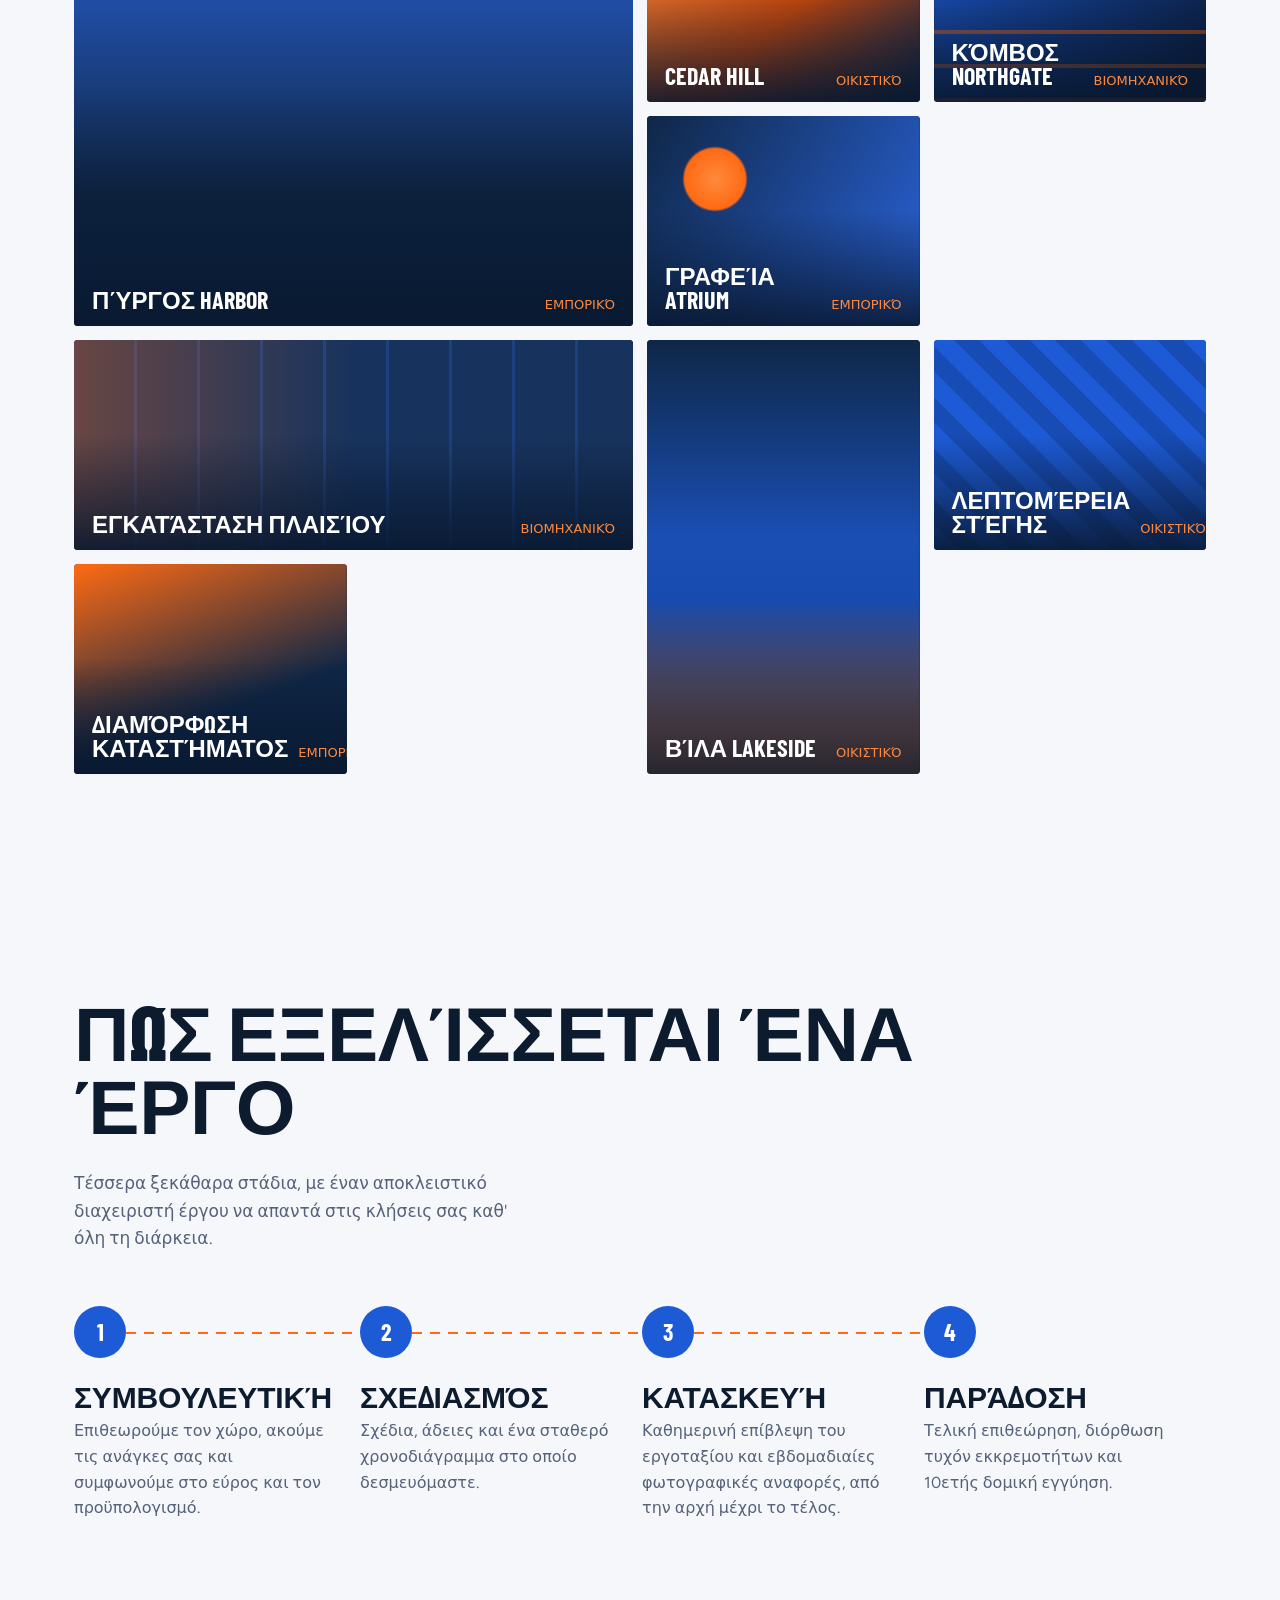
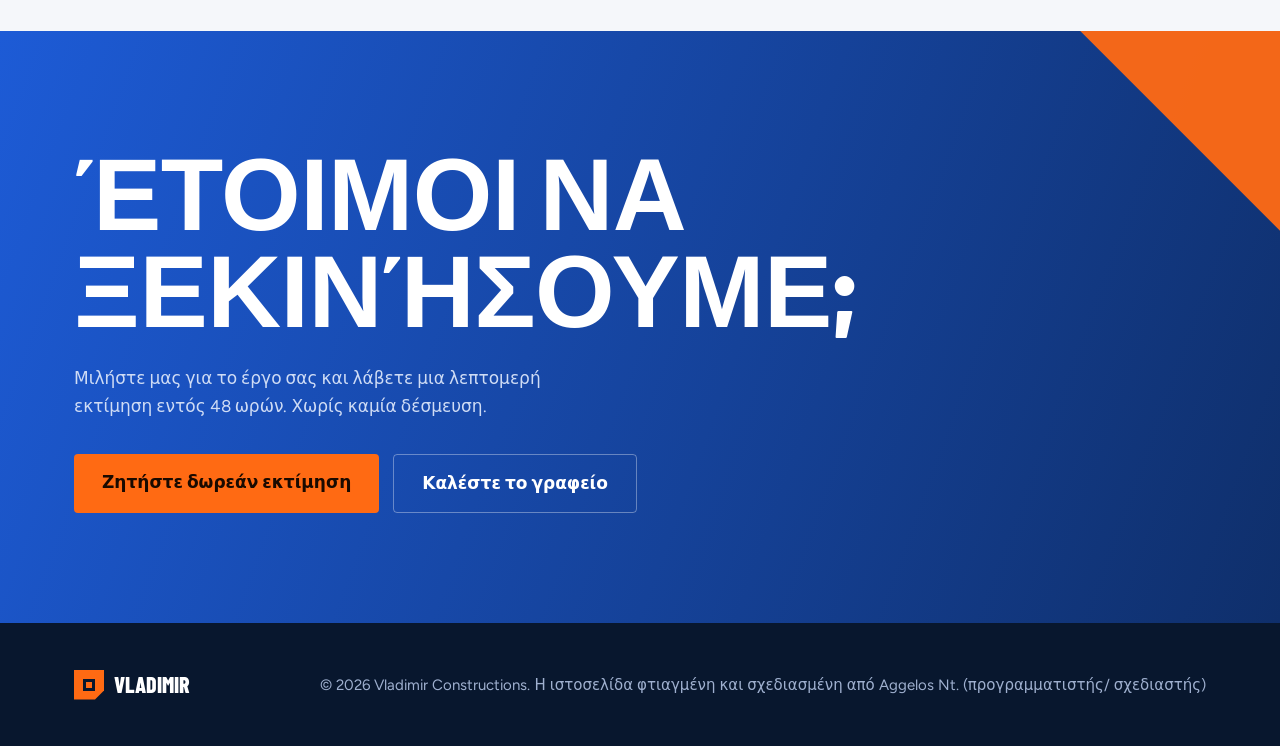
==== commit 40288bf0: "Change body class from 'lang-en' to 'lang-el'" ====
--- a/index.html
+++ b/index.html
@@ -8,7 +8,7 @@
 <link href="https://fonts.googleapis.com/css2?family=Barlow+Condensed:wght@600;700;800&family=Figtree:wght@400;500;600&display=swap" rel="stylesheet">
 <link rel="stylesheet" href="style.css">
 </head>
-<body class="lang-en">
+<body class="lang-el">
 
 <nav><div class="wrap">
   <a href="#" class="logo"><i></i>VLADIMIR</a>
@@ -242,4 +242,4 @@
 
 <script src="main.js"></script>
 </body>
-</html>+</html>
